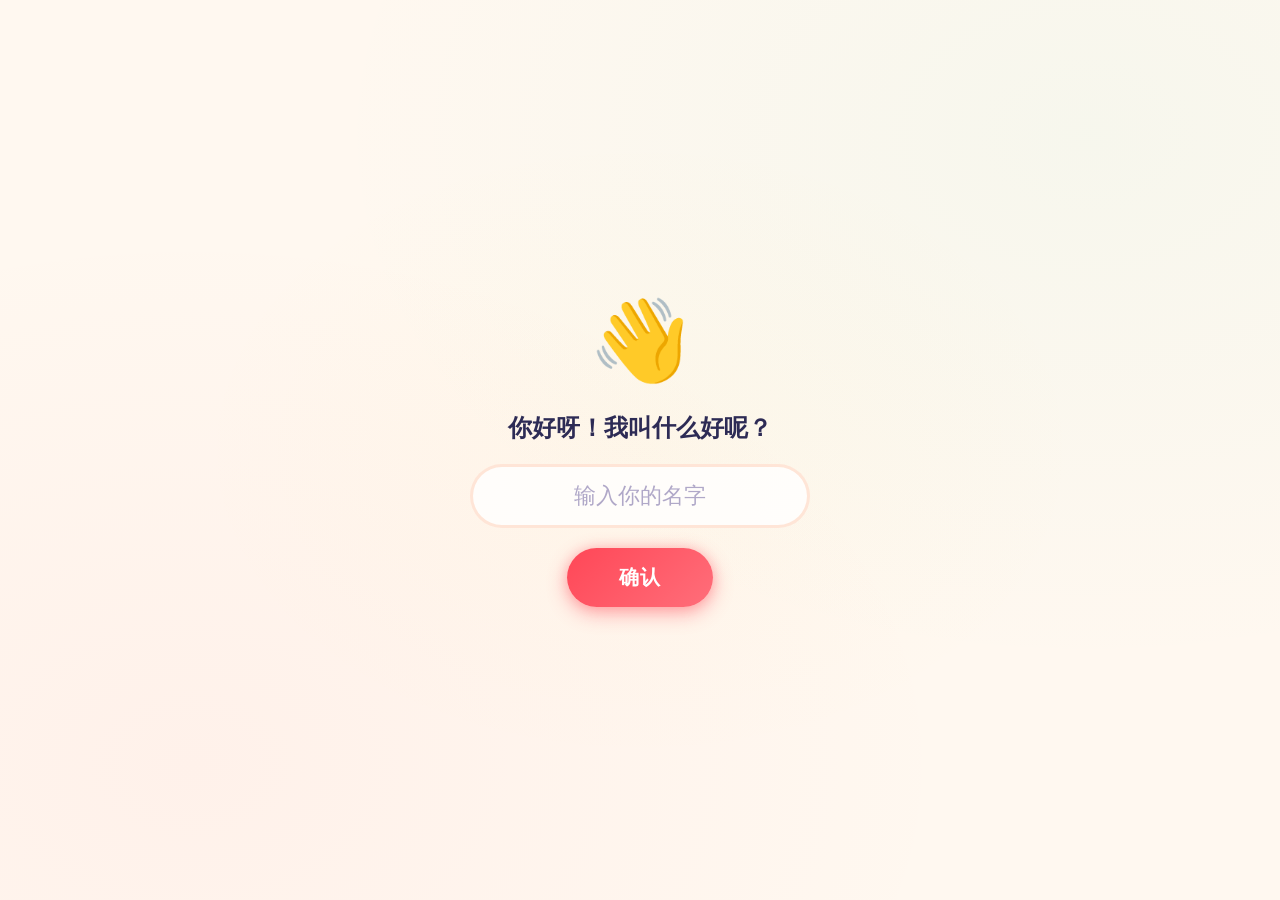
==== index.html @ c6749c19 "Update index.htmlfix: 恢复正确的 index.html，确保 words.js 和 app.js 正确加载" ====
<!DOCTYPE html>
<html lang="zh-CN">
<head>
    <meta charset="UTF-8">
    <meta name="viewport" content="width=device-width, initial-scale=1.0">
    <title>蛋小灵 - 趣味背单词</title>
    <link rel="stylesheet" href="style.css">
    <link rel="preconnect" href="https://fonts.googleapis.com">
    <!-- Google Analytics: 替换 GA_MEASUREMENT_ID 为你的 Tracking ID -->
    <script async src="https://www.googletagmanager.com/gtag/js?id=GA_MEASUREMENT_ID"></script>
    <script>
        window.dataLayer = window.dataLayer || [];
        function gtag(){dataLayer.push(arguments);}
        gtag('js', new Date());
        gtag('config', 'GA_MEASUREMENT_ID');
    </script>
    <!-- 百度统计: 替换 BAIDU_TONGJI_KEY 为你的统计 key -->
    <script>
    var _hmt = _hmt || [];
    (function() {
        var hm = document.createElement("script");
        hm.src = "https://hm.baidu.com/hm.js?cdf95d6381ad3400a655a505936c6459";
        var s = document.getElementsByTagName("script")[0];
        s.parentNode.insertBefore(hm, s);
    })();
    </script>
</head>
<body>
    <!-- 侧边栏导航 -->
    <nav class="sidebar" id="sidebar" role="navigation" aria-label="主导航">
        <div class="sidebar-top">
            <div class="sidebar-logo">🥚</div>
            <div class="sidebar-title">蛋小灵</div>
            <button class="sidebar-toggle" onclick="App.toggleSidebar()" aria-label="折叠侧边栏">◀</button>
        </div>
        <div class="sidebar-nav">
            <button class="nav-item active" data-screen="home-screen" onclick="App.showScreen('home-screen')">
                <span class="nav-icon">🏠</span>
                <span class="nav-label">首页</span>
            </button>
            <button class="nav-item" data-screen="learn-screen" onclick="App.startLearn()">
                <span class="nav-icon">📖</span>
                <span class="nav-label">学新词</span>
            </button>
            <button class="nav-item" data-screen="review-screen" onclick="App.startReview()">
                <span class="nav-icon">🔄</span>
                <span class="nav-label">复习</span>
            </button>
            <button class="nav-item" data-screen="spell-screen" onclick="App.startChallenge()">
                <span class="nav-icon">🏆</span>
                <span class="nav-label">挑战赛</span>
            </button>
            <button class="nav-item" data-screen="wordbook-screen" onclick="App.showScreen('wordbook-screen')">
                <span class="nav-icon">📚</span>
                <span class="nav-label">单词本</span>
            </button>
            <button class="nav-item" data-screen="stats-screen" onclick="App.showScreen('stats-screen')">
                <span class="nav-icon">📊</span>
                <span class="nav-label">统计</span>
            </button>
            <button class="nav-item" data-screen="profile-screen" onclick="App.showScreen('profile-screen')">
                <span class="nav-icon">👤</span>
                <span class="nav-label">我的</span>
            </button>
        </div>
        <div class="sidebar-bottom">
            <div class="sidebar-user" id="sidebar-user">
                <span class="sidebar-avatar" id="sidebar-avatar">🥚</span>
                <span class="sidebar-username" id="sidebar-username">未登录</span>
            </div>
        </div>
    </nav>

    <!-- 主内容区域 -->
    <main class="main-content">
        <!-- 启动画面 -->
        <div id="splash-screen" class="screen active">
            <div class="splash-content">
                <div class="splash-logo">🥚</div>
                <h1 class="splash-title">蛋小灵</h1>
                <p class="splash-subtitle">养一只精灵，背一串单词</p>
                <button class="btn-primary btn-glow" onclick="App.start()">开始冒险</button>
            </div>
        </div>

        <!-- 输入名字 -->
        <div id="name-screen" class="screen">
            <div class="screen-content">
                <div class="emoji-large">👋</div>
                <h2>你好呀！我叫什么好呢？</h2>
                <input type="text" id="user-name" placeholder="输入你的名字" maxlength="8" class="input-name">
                <button class="btn-primary" onclick="App.setName()">确认</button>
            </div>
        </div>

        <!-- 选择精灵蛋 -->
        <div id="egg-screen" class="screen">
            <div class="screen-content">
                <h2 id="egg-greeting">选一只精灵蛋吧！</h2>
                <p class="hint-text">它会陪你一起学单词哦</p>
                <div class="egg-choices">
                    <div class="egg-option" onclick="App.choosePet('fire')">
                        <div class="egg-display">🔥</div>
                        <span>火焰蛋</span>
                    </div>
                    <div class="egg-option" onclick="App.choosePet('water')">
                        <div class="egg-display">💧</div>
                        <span>水滴蛋</span>
                    </div>
                    <div class="egg-option" onclick="App.choosePet('leaf')">
                        <div class="egg-display">🌿</div>
                        <span>叶子蛋</span>
                    </div>
                </div>
            </div>
        </div>

        <!-- 选择教材 -->
        <div id="textbook-screen" class="screen">
            <div class="screen-content textbook-select">
                <div class="emoji-large">📚</div>
                <h2>选择你的教材</h2>
                <p class="hint-text">选择教材版本和年级</p>
                <!-- 版本切换 -->
                <div class="textbook-version-tabs" id="textbook-version-tabs"></div>
                <div class="textbook-grid" id="textbook-grid"></div>
            </div>
        </div>

        <!-- 主页面 -->
        <div id="home-screen" class="screen">
            <div class="home-top-bar">
                <div class="home-greeting">
                    <span id="home-user-name" class="user-name"></span>
                    <span id="home-streak" class="streak-badge">🔥 0天</span>
                    <span id="home-textbook-tag" class="textbook-badge">📖 教材</span>
                </div>
            </div>

            <div class="home-dashboard">
                <!-- 左侧：精灵展示 -->
                <div class="dash-pet-section">
                    <div class="pet-card">
                        <div class="pet-area">
                            <div id="pet-container" class="pet-container">
                                <div id="pet-emoji" class="pet-emoji">🥚</div>
                                <div id="pet-name-tag" class="pet-name-tag"></div>
                                <div id="pet-mood" class="pet-mood"></div>
                            </div>
                            <div class="pet-stats">
                                <div class="stat-bar">
                                    <span class="stat-label">经验值</span>
                                    <div class="stat-track">
                                        <div id="exp-bar" class="stat-fill exp-fill" style="width: 0%"></div>
                                    </div>
                                    <span id="exp-text" class="stat-text">Lv.1</span>
                                </div>
                                <div class="pet-energy-display">
                                    <span>⚡ 能量: </span>
                                    <span id="energy-count">0</span>
                                </div>
                            </div>
                            <div class="pet-interactions">
                                <button class="btn-interact" onclick="App.interactPet('feed')">
                                    <span class="interact-emoji">🍖</span>
                                    喂食
                                </button>
                                <button class="btn-interact" onclick="App.interactPet('pet')">
                                    <span class="interact-emoji">🤗</span>
                                    抚摸
                                </button>
                                <button class="btn-interact" onclick="App.interactPet('play')">
                                    <span class="interact-emoji">🎾</span>
                                    玩耍
                                </button>
                            </div>
                            <div id="pet-reaction-text" class="pet-reaction-text"></div>
                        </div>
                    </div>

                    <!-- 今日推荐单词 -->
                    <div class="daily-word-card">
                        <div class="daily-word-header">📅 今日推荐单词</div>
                        <div class="daily-word-body">
                            <span id="daily-word-emoji" class="daily-word-emoji"></span>
                            <div class="daily-word-info">
                                <div id="daily-word-en" class="daily-word-en"></div>
                                <div id="daily-word-cn" class="daily-word-cn"></div>
                                <span id="daily-word-status" class="daily-word-status"></span>
                            </div>
                            <button id="btn-daily-speak" class="btn-daily-speak" onclick="App.speakDailyWord()">🔊</button>
                        </div>
                    </div>

                    <!-- 今日目标 -->
                    <div class="daily-goal">
                        <h3>📅 今日目标</h3>
                        <div class="goal-progress">
                            <div class="goal-track">
                                <div id="goal-fill" class="goal-fill" style="width: 0%"></div>
                            </div>
                            <span id="goal-text">0/10 词</span>
                        </div>
                    </div>
                </div>

                <!-- 右侧：功能按钮区 -->
                <div class="dash-actions-section">
                    <div class="home-actions">
                        <button class="btn-action btn-learn" onclick="App.startLearn()">
                            <span class="btn-emoji">📖</span>
                            <span class="btn-label">学新词</span>
                            <span class="btn-count" id="new-word-count">0个新词</span>
                        </button>
                        <button class="btn-action btn-review" onclick="App.startReview()">
                            <span class="btn-emoji">🔄</span>
                            <span class="btn-label">复习</span>
                            <span class="btn-count" id="review-count">0个待复习</span>
                        </button>
                        <button class="btn-action btn-challenge" onclick="App.startChallenge()">
                            <span class="btn-emoji">🏆</span>
                            <span class="btn-label">挑战赛</span>
                            <span class="btn-count">限时闯关</span>
                        </button>
                        <button class="btn-action btn-book" onclick="App.showScreen('wordbook-screen')">
                            <span class="btn-emoji">📚</span>
                            <span class="btn-label">单词本</span>
                            <span class="btn-count" id="total-words">已学0词</span>
                        </button>
                    </div>

                    <!-- 快速统计卡片 -->
                    <div class="quick-stats">
                        <div class="qs-card">
                            <div class="qs-value" id="qs-learned">0</div>
                            <div class="qs-label">已学单词</div>
                        </div>
                        <div class="qs-card">
                            <div class="qs-value" id="qs-mastered">0</div>
                            <div class="qs-label">已掌握</div>
                        </div>
                        <div class="qs-card">
                            <div class="qs-value" id="qs-streak">0</div>
                            <div class="qs-label">连续天数</div>
                        </div>
                        <div class="qs-card">
                            <div class="qs-value" id="qs-accuracy">0%</div>
                            <div class="qs-label">正确率</div>
                        </div>
                    </div>

                    <!-- 最近成就 -->
                    <div class="recent-achievements">
                        <h3>🏅 最近成就</h3>
                        <div id="achievement-list" class="achievement-list">
                            <div class="achievement-empty">继续学习解锁成就吧~</div>
                        </div>
                        <button class="btn-all-achievements" onclick="App.showScreen('stats-screen')">查看全部成就 →</button>
                    </div>
                </div>
            </div>
        </div>
        <div id="learn-screen" class="screen">
            <div class="screen-header">
                <button class="btn-back" onclick="App.showScreen('home-screen')">← 返回首页</button>
                <div class="screen-title">📖 学习新词</div>
                <div class="progress-dots" id="learn-progress"></div>
            </div>
            <div class="learn-layout">
                <div id="learn-card" class="learn-card">
                    <div id="learn-emoji" class="learn-emoji"></div>
                    <div class="word-display">
                        <div id="learn-word" class="word-main"></div>
                        <div id="learn-phonetic" class="word-phonetic"></div>
                        <button class="btn-speak" onclick="App.speakWord()">🔊</button>
                    </div>
                    <div id="learn-meaning" class="word-meaning hidden"></div>
                    <div id="learn-example" class="word-example hidden"></div>
                </div>
                <div class="learn-actions">
                    <button id="btn-show-answer" class="btn-primary btn-lg" onclick="App.showAnswer()">显示释义</button>
                    <div id="rate-buttons" class="rate-buttons hidden">
                        <button class="btn-rate btn-hard" onclick="App.rateWord(1)">😰 不熟</button>
                        <button class="btn-rate btn-ok" onclick="App.rateWord(3)">🤔 一般</button>
                        <button class="btn-rate btn-easy" onclick="App.rateWord(5)">😊 简单</button>
                    </div>
                </div>
            </div>
        </div>

        <!-- 复习页面 -->
        <div id="review-screen" class="screen">
            <div class="screen-header">
                <button class="btn-back" onclick="App.showScreen('home-screen')">← 返回首页</button>
                <div class="screen-title">🔄 复习测试</div>
                <span id="review-counter" class="review-counter">1/10</span>
            </div>
            <div class="review-layout">
                <div id="review-card" class="review-card">
                    <div id="review-emoji" class="review-emoji"></div>
                    <div id="review-question" class="review-question"></div>
                    <div id="review-options" class="review-options"></div>
                </div>
                <div id="review-feedback" class="review-feedback hidden">
                    <div id="feedback-icon" class="feedback-icon"></div>
                    <div id="feedback-text" class="feedback-text"></div>
                    <button class="btn-primary btn-lg" onclick="App.nextReview()">下一题</button>
                </div>
            </div>
        </div>

        <!-- 拼写挑战 -->
        <div id="spell-screen" class="screen">
            <div class="screen-header">
                <button class="btn-back" onclick="App.showScreen('home-screen')">← 返回首页</button>
                <div class="screen-title">🏆 拼写挑战</div>
                <div class="timer" id="challenge-timer">⏱ 60s</div>
            </div>
            <div class="spell-layout">
                <div class="spell-area">
                    <div id="spell-meaning" class="spell-hint"></div>
                    <div id="spell-inputs" class="spell-inputs"></div>
                    <div id="spell-feedback" class="spell-feedback hidden"></div>
                </div>
                <div class="spell-keyboard">
                    <div id="keyboard-keys" class="keyboard-keys"></div>
                </div>
            </div>
        </div>

        <!-- 单词本 -->
        <div id="wordbook-screen" class="screen">
            <div class="screen-header">
                <button class="btn-back" onclick="App.showScreen('home-screen')">← 返回首页</button>
                <div class="screen-title">📚 我的单词本</div>
            </div>
            <div class="unit-tabs" id="unit-tabs">
                <button class="tab active" data-unit="all" onclick="App.filterByUnit('all')">全部单元</button>
            </div>
            <div class="filter-tabs">
                <button class="tab active" onclick="App.filterWords('all')">全部</button>
                <button class="tab" onclick="App.filterWords('mastered')">已掌握</button>
                <button class="tab" onclick="App.filterWords('learning')">学习中</button>
                <button class="tab" onclick="App.filterWords('new')">未学习</button>
            </div>
            <div class="wordbook-search">
                <input type="text" id="wordbook-search-input" placeholder="搜索单词..." aria-label="搜索单词" oninput="App.searchWords(this.value)">
            </div>
            <div id="wordbook-list" class="wordbook-list"></div>
        </div>

        <!-- 统计页面 -->
        <div id="stats-screen" class="screen">
            <div class="screen-header">
                <button class="btn-back" onclick="App.showScreen('home-screen')">← 返回首页</button>
                <div class="screen-title">📊 学习统计</div>
            </div>
            <div class="stats-grid">
                <div class="stat-card">
                    <div class="stat-number" id="stat-total">0</div>
                    <div class="stat-desc">已学单词</div>
                </div>
                <div class="stat-card">
                    <div class="stat-number" id="stat-mastered">0</div>
                    <div class="stat-desc">已掌握</div>
                </div>
                <div class="stat-card">
                    <div class="stat-number" id="stat-streak">0</div>
                    <div class="stat-desc">连续天数</div>
                </div>
                <div class="stat-card">
                    <div class="stat-number" id="stat-accuracy">0%</div>
                    <div class="stat-desc">正确率</div>
                </div>
            </div>
            <div class="visit-stats-section">
                <h3>📈 访问统计</h3>
                <div class="visit-stats-grid">
                    <div class="visit-stat-card">
                        <div class="visit-stat-number" id="stat-total-visits">0</div>
                        <div class="visit-stat-desc">累计访问</div>
                    </div>
                    <div class="visit-stat-card">
                        <div class="visit-stat-number" id="stat-visit-days">0</div>
                        <div class="visit-stat-desc">活跃天数</div>
                    </div>
                </div>
                <div class="visit-chart-container">
                    <div class="chart-title">近14天访问量</div>
                    <div id="visit-chart" class="weekly-chart"></div>
                </div>
            </div>
            <div class="stats-chart">
                <h3>近7天学习量</h3>
                <div id="weekly-chart" class="weekly-chart"></div>
            </div>
            <div class="stats-detail">
                <h3>成就墙</h3>
                <div id="achievements" class="achievements"></div>
            </div>
        </div>

        <!-- 个人页面 -->
        <div id="profile-screen" class="screen">
            <div class="screen-header">
                <button class="btn-back" onclick="App.showScreen('home-screen')">← 返回首页</button>
                <div class="screen-title">👤 我的资料</div>
            </div>
            <div class="profile-layout">
                <div class="profile-info">
                    <div class="profile-avatar" id="profile-avatar">🥚</div>
                    <div class="profile-name" id="profile-name"></div>
                    <div class="profile-level" id="profile-level">Lv.1</div>
                </div>
                <div class="profile-settings">
                    <div id="textbook-progress" class="textbook-progress-info">当前教材信息</div>
                    <div class="profile-textbook">
                        <h3>选择教材</h3>
                        <div class="textbook-version-tabs" id="profile-version-tabs"></div>
                        <div class="textbook-select-grid" id="profile-textbook-grid"></div>
                    </div>
                    <div class="profile-actions">
                        <button class="btn-secondary" onclick="App.resetData()">🔄 重置进度</button>
                    </div>
                </div>
            </div>
        </div>

        <!-- 完成庆祝 -->
        <div id="celebration-screen" class="screen">
            <div class="screen-content celebration">
                <div id="celebrate-emoji" class="celebrate-emoji">🎉</div>
                <h2 id="celebrate-title">太棒了！</h2>
                <div id="celebrate-details" class="celebrate-details"></div>
                <div id="pet-reaction" class="pet-reaction"></div>
                <button class="btn-primary btn-glow btn-lg" onclick="App.showScreen('home-screen')">回到首页</button>
            </div>
        </div>
    </main>

    <!-- Toast 通知容器 -->
    <div id="toast-container" class="toast-container"></div>

    <!-- Modal 认框 -->
    <div id="modal-overlay" class="modal-overlay">
        <div class="modal-content">
            <div id="modal-title" class="modal-title"></div>
            <div id="modal-message" class="modal-message"></div>
            <div class="modal-actions">
                <button id="modal-cancel" class="btn-secondary">取消</button>
                <button id="modal-confirm" class="btn-primary">确认</button>
            </div>
        </div>
    </div>

    <script src="words.js"></script>
    <script src="app.js"></script>
</body>
</html>
---- style.css ----
/* ===== 蛋小灵 V5 — 游戏化炫酷设计 ===== */
:root {
    /* 主色调 */
    --bg: #FFF8F0;
    --bg-card: rgba(255, 255, 255, 0.78);
    --bg-warm: #FFF1E6;
    --bg-glass: rgba(255, 255, 255, 0.55);
    --primary: #FF4757;
    --primary-light: #FFE8EC;
    --primary-dark: #E83040;
    --primary-glow: rgba(255, 71, 87, 0.45);
    --secondary: #2ED8A3;
    --secondary-light: #E0FFF5;
    --secondary-dark: #1EB883;
    --secondary-glow: rgba(46, 216, 163, 0.45);
    --accent: #FFD32A;
    --accent-light: #FFF8DC;
    --accent-dark: #F0B800;
    --accent-glow: rgba(255, 211, 42, 0.45);
    --purple: #B388FF;
    --purple-light: #F0EAFF;
    --purple-glow: rgba(179, 136, 255, 0.45);
    --blue: #60A5FA;
    --blue-light: #EBF5FF;
    --blue-glow: rgba(96, 165, 250, 0.4);
    --pink: #FF6B9D;
    --pink-light: #FFF0F6;
    --orange: #FB923C;
    --orange-light: #FFF4E6;
    --text: #2D2B55;
    --text-light: #7B6FA0;
    --text-lighter: #B0A8C8;
    --success: #00E676;
    --success-light: #E8F9ED;
    --warning: #FFA94D;
    --warning-light: #FFF4E6;
    --danger: #FF4757;
    --danger-light: #FFE8EC;
    --border: rgba(255, 200, 170, 0.45);
    --glass-border: rgba(255, 255, 255, 0.45);
    --glass-blur: 18px;
    --shadow-sm: 0 2px 8px rgba(45, 43, 85, 0.06);
    --shadow: 0 4px 16px rgba(45, 43, 85, 0.08);
    --shadow-md: 0 8px 28px rgba(45, 43, 85, 0.10);
    --shadow-lg: 0 12px 44px rgba(45, 43, 85, 0.14);
    --shadow-glow: 0 0 24px var(--primary-glow);
    --radius-xs: 10px;
    --radius-sm: 16px;
    --radius: 24px;
    --radius-lg: 32px;
    --radius-full: 50px;
    --sidebar-width: 200px;
    --sidebar-collapsed-w: 64px;
    --font: -apple-system, BlinkMacSystemFont, 'Segoe UI', Roboto, sans-serif;
    --transition: all 0.3s cubic-bezier(0.34, 1.56, 0.64, 1);
    --transition-fast: all 0.18s ease;
    --z-base: 1;
    --z-card: 10;
    --z-sticky: 50;
    --z-sidebar: 100;
    --z-overlay: 200;
    --z-modal: 300;
    --z-toast: 400;
}

* { margin: 0; padding: 0; box-sizing: border-box; }
html, body {
    font-family: var(--font);
    background: var(--bg);
    color: var(--text);
    height: 100%;
    overflow: hidden;
    -webkit-font-smoothing: antialiased;
}

/* ===== 动画库 ===== */
@keyframes bounceIn { 0% { opacity:0; transform:scale(.92) translateY(12px); } 100% { opacity:1; transform:scale(1) translateY(0); } }
@keyframes bounce { 0%,100% { transform:translateY(0); } 50% { transform:translateY(-14px); } }
@keyframes pulse { 0%,100% { transform:scale(1); } 50% { transform:scale(1.06); } }
@keyframes shake { 0%,100% { transform:translateX(0); } 25% { transform:translateX(-6px); } 75% { transform:translateX(6px); } }
@keyframes glow { 0%,100% { box-shadow:0 0 8px var(--primary-glow); } 50% { box-shadow:0 0 28px var(--primary-glow); } }
@keyframes float { 0%,100% { transform:translateY(0) rotate(0deg); } 50% { transform:translateY(-10px) rotate(2deg); } }
@keyframes spin { from { transform:rotate(0deg); } to { transform:rotate(360deg); } }
@keyframes popIn { 0% { transform:scale(0); } 70% { transform:scale(1.12); } 100% { transform:scale(1); } }
@keyframes hatch { 0% { transform:scale(1); } 30% { transform:scale(1.25) rotate(-8deg); } 60% { transform:scale(.9) rotate(8deg); } 100% { transform:scale(1) rotate(0); } }
@keyframes wobble { 0%,100% { transform:rotate(0); } 15% { transform:rotate(5deg); } 30% { transform:rotate(-5deg); } 45% { transform:rotate(3deg); } 60% { transform:rotate(-3deg); } 75% { transform:rotate(1deg); } }
@keyframes sparkle { 0%,100% { opacity:1; transform:scale(1); } 50% { opacity:.6; transform:scale(1.2); } }
@keyframes shimmer { 0% { background-position:-200% 0; } 100% { background-position:200% 0; } }
@keyframes slideInRight { 0% { opacity:0; transform:translateX(40px); } 100% { opacity:1; transform:translateX(0); } }
@keyframes slideInLeft { 0% { opacity:0; transform:translateX(-40px); } 100% { opacity:1; transform:translateX(0); } }
@keyframes fadeIn { 0% { opacity:0; } 100% { opacity:1; } }
@keyframes neonPulse { 0%,100% { box-shadow:0 0 8px var(--primary-glow), 0 0 20px rgba(255,71,87,.15); } 50% { box-shadow:0 0 16px var(--primary-glow), 0 0 40px rgba(255,71,87,.25); } }
@keyframes floatSlow { 0%,100% { transform:translate(0,0); } 33% { transform:translate(10px,-15px); } 66% { transform:translate(-8px,8px); } }
@keyframes countPop { 0% { transform:scale(1); } 50% { transform:scale(1.3); } 100% { transform:scale(1); } }
@keyframes glowPulse { 0%,100% { filter:brightness(1); } 50% { filter:brightness(1.15); } }
@keyframes gradientShift { 0% { background-position:0% 50%; } 50% { background-position:100% 50%; } 100% { background-position:0% 50%; } }

/* ===== 侧边栏 ===== */
.sidebar {
    position: fixed; left: 0; top: 0; bottom: 0;
    width: var(--sidebar-width);
    background: linear-gradient(180deg, rgba(255,255,255,0.92), rgba(255,245,240,0.92));
    backdrop-filter: blur(var(--glass-blur));
    -webkit-backdrop-filter: blur(var(--glass-blur));
    border-right: 2px solid var(--border);
    display: flex; flex-direction: column;
    z-index: var(--z-sidebar);
    transition: width 0.35s cubic-bezier(0.4, 0, 0.2, 1);
}
.sidebar-top {
    padding: 14px 16px;
    border-bottom: 2px dashed var(--border);
    text-align: center;
    position: relative;
}
.sidebar-logo { font-size: 42px; animation: wobble 3s ease-in-out infinite; }
.sidebar-title {
    font-size: 20px; font-weight: 800; color: var(--primary);
    letter-spacing: 2px;
    text-shadow: 0 0 12px var(--primary-glow);
}
.sidebar-toggle {
    position: absolute; top: 14px; right: 10px;
    background: var(--primary-light); border: none;
    width: 26px; height: 26px; border-radius: 50%;
    cursor: pointer; font-size: 12px; color: var(--primary);
    transition: var(--transition-fast);
    display: flex; align-items: center; justify-content: center;
}
.sidebar-toggle:hover { background: var(--primary); color: #fff; transform: scale(1.1); }
.sidebar-nav { flex: 1; padding: 10px 8px; display: flex; flex-direction: column; gap: 4px; }
.nav-item {
    display: flex; align-items: center; gap: 10px;
    padding: 12px 14px; border: none; background: none;
    border-radius: var(--radius-sm); cursor: pointer;
    transition: var(--transition); font-size: 16px; font-weight: 600;
    color: var(--text-light); width: 100%; text-align: left;
    position: relative; overflow: hidden;
}
.nav-item::before {
    content: ''; position: absolute; left: 0; top: 0; bottom: 0; width: 3px;
    background: transparent; border-radius: 0 3px 3px 0; transition: var(--transition-fast);
}
.nav-item:hover { background: var(--primary-light); color: var(--primary); transform: scale(1.02); }
.nav-item.active {
    background: linear-gradient(135deg, var(--primary), #FF6E7A);
    color: #fff; font-weight: 700;
    box-shadow: var(--shadow), 0 0 16px var(--primary-glow);
    transform: scale(1.03);
}
.nav-item.active::before { background: #fff; }
.nav-icon { font-size: 24px; width: 32px; text-align: center; flex-shrink: 0; }
.nav-label { white-space: nowrap; transition: opacity 0.2s; }
.sidebar-bottom { padding: 12px; border-top: 2px dashed var(--border); }
.sidebar-user {
    display: flex; align-items: center; gap: 10px;
    padding: 10px 14px;
    background: linear-gradient(135deg, rgba(255,245,240,0.8), rgba(255,232,214,0.8));
    border-radius: var(--radius-sm); border: 2px solid var(--border);
}
.sidebar-avatar { font-size: 28px; }
.sidebar-username {
    font-size: 14px; font-weight: 700; color: var(--text);
    overflow: hidden; text-overflow: ellipsis; white-space: nowrap;
}

/* 侧边栏折叠 */
body.sidebar-collapsed .sidebar { width: var(--sidebar-collapsed-w); }
body.sidebar-collapsed .sidebar-title,
body.sidebar-collapsed .nav-label,
body.sidebar-collapsed .sidebar-username { display: none; }
body.sidebar-collapsed .sidebar-top { padding: 14px 8px; }
body.sidebar-collapsed .nav-item { justify-content: center; padding: 12px 8px; }
body.sidebar-collapsed .nav-icon { width: auto; }
body.sidebar-collapsed .sidebar-user { justify-content: center; padding: 10px 8px; }
body.sidebar-collapsed .main-content { margin-left: var(--sidebar-collapsed-w); }
body.sidebar-collapsed .sidebar-toggle { transform: rotate(180deg); }

/* ===== 主内容区域 ===== */
.main-content {
    margin-left: var(--sidebar-width);
    height: 100vh; overflow-y: auto; overflow-x: hidden;
    background: var(--bg);
    background-image:
        radial-gradient(ellipse at 15% 85%, rgba(255,71,87,0.04) 0%, transparent 50%),
        radial-gradient(ellipse at 85% 15%, rgba(46,216,163,0.04) 0%, transparent 50%),
        radial-gradient(ellipse at 50% 50%, rgba(255,211,42,0.03) 0%, transparent 50%);
    transition: margin-left 0.35s cubic-bezier(0.4, 0, 0.2, 1);
}

/* ===== 屏幕切换 ===== */
.screen {
    display: none; flex-direction: column; min-height: 100vh;
    animation: bounceIn 0.4s cubic-bezier(0.34, 1.56, 0.64, 1);
}
.screen.active { display: flex; }
.screen-exit { opacity: 0; transform: translateX(-20px); transition: all 0.2s ease; }
.screen-enter { animation: slideInRight 0.35s cubic-bezier(0.34, 1.56, 0.64, 1); }

/* ===== 启动画面 ===== */
.splash-content {
    display: flex; flex-direction: column; align-items: center; justify-content: center;
    height: 100vh; position: relative; overflow: hidden;
    background: linear-gradient(135deg, #FF4757 0%, #FFD32A 30%, #2ED8A3 60%, #B388FF 100%);
    background-size: 300% 300%;
    animation: gradientShift 8s ease infinite;
}
.splash-content::before {
    content: ''; position: absolute; width: 320px; height: 320px;
    border-radius: 50%; background: rgba(255,255,255,0.1);
    top: -60px; right: -90px; animation: floatSlow 6s ease-in-out infinite;
}
.splash-content::after {
    content: ''; position: absolute; width: 220px; height: 220px;
    border-radius: 50%; background: rgba(255,255,255,0.08);
    bottom: -40px; left: -70px; animation: floatSlow 8s ease-in-out infinite reverse;
}
.splash-logo {
    font-size: 120px; animation: wobble 2s ease-in-out infinite;
    margin-bottom: 20px; filter: drop-shadow(0 8px 24px rgba(0,0,0,0.15));
    position: relative; z-index: 1;
}
.splash-title {
    font-size: 56px; color: #fff; text-shadow: 3px 3px 0 rgba(0,0,0,0.1);
    margin-bottom: 12px; font-weight: 800; letter-spacing: 4px;
    position: relative; z-index: 1;
}
.splash-subtitle {
    color: rgba(255,255,255,0.95); font-size: 22px;
    margin-bottom: 50px; font-weight: 600;
    position: relative; z-index: 1;
}

/* ===== 通用按钮 ===== */
.btn-primary {
    background: linear-gradient(135deg, var(--primary), #FF6E7A);
    color: #fff; border: none;
    padding: 16px 52px; border-radius: var(--radius-full);
    font-size: 20px; font-weight: 700; cursor: pointer;
    transition: var(--transition);
    box-shadow: 0 6px 20px var(--primary-glow), 0 0 12px rgba(255,71,87,0.2);
    position: relative; z-index: 1; letter-spacing: 1px;
}
.btn-primary:hover { transform: translateY(-3px) scale(1.04); box-shadow: 0 8px 28px var(--primary-glow), 0 0 24px rgba(255,71,87,0.3); }
.btn-primary:active { transform: translateY(0) scale(0.97); }
.btn-glow { animation: glow 2s ease-in-out infinite; }
.btn-lg { padding: 18px 60px; font-size: 22px; }

.btn-secondary {
    background: var(--bg-card); color: var(--text);
    border: 2px solid var(--border);
    padding: 14px 36px; border-radius: var(--radius-full);
    font-size: 17px; font-weight: 600; cursor: pointer;
    transition: var(--transition);
}
.btn-secondary:hover { border-color: var(--primary); color: var(--primary); transform: scale(1.03); }

.btn-back {
    background: var(--primary-light); border: none;
    color: var(--primary); font-size: 16px; font-weight: 600;
    cursor: pointer; padding: 10px 18px; border-radius: var(--radius-xs);
    transition: var(--transition);
}
.btn-back:hover { background: var(--primary); color: #fff; transform: scale(1.05); }

.btn-icon {
    background: none; border: none; font-size: 28px;
    cursor: pointer; padding: 10px; border-radius: 50%;
    transition: var(--transition);
}
.btn-icon:hover { background: var(--primary-light); transform: scale(1.1); }

/* ===== 屏幕通用 ===== */
.screen-content {
    display: flex; flex-direction: column; align-items: center; justify-content: center;
    height: 100vh; padding: 40px; text-align: center;
}
.screen-header {
    display: flex; align-items: center; justify-content: space-between;
    padding: 16px 28px;
    background: linear-gradient(135deg, rgba(255,255,255,0.9), rgba(255,248,240,0.9));
    backdrop-filter: blur(12px); -webkit-backdrop-filter: blur(12px);
    border-bottom: 2px solid var(--border);
    position: sticky; top: 0; z-index: var(--z-sticky);
}
.screen-title { font-size: 22px; font-weight: 800; color: var(--text); }
.emoji-large { font-size: 80px; margin-bottom: 24px; animation: wobble 2s ease-in-out infinite; }
.hint-text { color: var(--text-light); margin-top: 10px; font-size: 17px; font-weight: 500; }

/* ===== 输入框 ===== */
.input-name {
    width: 340px; padding: 16px 28px;
    border: 3px solid var(--border); border-radius: var(--radius-full);
    font-size: 22px; text-align: center; outline: none;
    margin: 20px 0; transition: var(--transition);
    background: var(--bg-card); color: var(--text);
}
.input-name:focus { border-color: var(--primary); box-shadow: 0 0 0 6px rgba(255,71,87,0.12), 0 0 20px var(--primary-glow); transform: scale(1.02); }
.input-name::placeholder { color: var(--text-lighter); }

/* ===== 精灵蛋选择 ===== */
.egg-choices { display: flex; gap: 28px; margin-top: 30px; flex-wrap: wrap; justify-content: center; }
.egg-option {
    display: flex; flex-direction: column; align-items: center;
    padding: 32px 28px; border-radius: var(--radius-lg);
    background: var(--bg-card); border: 3px dashed var(--border);
    cursor: pointer; transition: var(--transition); min-width: 130px;
    backdrop-filter: blur(8px); -webkit-backdrop-filter: blur(8px);
}
.egg-option:hover {
    transform: translateY(-6px) scale(1.05);
    box-shadow: var(--shadow-lg), 0 0 24px var(--primary-glow);
    border-color: var(--primary); background: var(--primary-light);
}
.egg-option .egg-display { font-size: 64px; animation: float 2.5s ease-in-out infinite; }
.egg-option span { margin-top: 12px; font-size: 17px; color: var(--text); font-weight: 700; }

/* ===== 首页仪表盘 ===== */
.home-top-bar {
    padding: 20px 28px;
    background: linear-gradient(135deg, rgba(255,255,255,0.85), rgba(255,245,240,0.85));
    backdrop-filter: blur(12px); -webkit-backdrop-filter: blur(12px);
    border-bottom: 2px solid var(--border);
}
.home-greeting { display: flex; align-items: center; gap: 14px; flex-wrap: wrap; }
.user-name { font-weight: 800; font-size: 24px; color: var(--text); }
.streak-badge {
    background: linear-gradient(135deg, var(--accent), #FFE066);
    color: #8B6914; padding: 6px 18px; border-radius: var(--radius-full);
    font-size: 15px; font-weight: 700;
    box-shadow: 0 2px 12px var(--accent-glow);
    animation: sparkle 2s ease-in-out infinite;
}
.textbook-badge {
    background: linear-gradient(135deg, var(--purple-light), #E8DFFF);
    color: var(--purple); padding: 6px 16px; border-radius: var(--radius-full);
    font-size: 13px; font-weight: 700; border: 2px solid rgba(179,136,255,0.3);
}
.home-dashboard {
    display: grid; grid-template-columns: 1fr 1.5fr;
    gap: 24px; padding: 24px 28px; flex: 1; align-items: start;
}

/* ===== 精灵卡片 ===== */
.dash-pet-section { display: flex; flex-direction: column; gap: 18px; }
.pet-card {
    background: var(--bg-card); border-radius: var(--radius-lg);
    box-shadow: var(--shadow); overflow: hidden;
    border: 2px solid var(--border);
    backdrop-filter: blur(var(--glass-blur)); -webkit-backdrop-filter: blur(var(--glass-blur));
}
.pet-area {
    background: linear-gradient(180deg, #E8FFF9 0%, #F0FDF9 100%);
    padding: 32px 24px; text-align: center; position: relative;
}
.pet-area::before { content: '\2728'; position: absolute; top: 12px; left: 16px; font-size: 18px; animation: sparkle 1.5s ease-in-out infinite; }
.pet-area::after { content: '\2B50'; position: absolute; top: 16px; right: 20px; font-size: 14px; animation: sparkle 2s ease-in-out infinite 0.5s; }
.pet-container { position: relative; display: inline-block; margin: 10px 0 15px; }
.pet-emoji {
    font-size: 96px; display: block;
    animation: wobble 4s ease-in-out infinite;
    filter: drop-shadow(0 6px 12px rgba(0,0,0,0.1)) drop-shadow(0 0 20px rgba(46,216,163,0.2));
}
.pet-name-tag {
    background: linear-gradient(135deg, rgba(255,255,255,0.9), rgba(255,245,240,0.9));
    display: inline-block; padding: 5px 18px; border-radius: var(--radius-full);
    font-size: 15px; color: var(--text); font-weight: 700; margin-top: 8px;
    box-shadow: 0 2px 8px rgba(255,71,87,0.08); border: 2px solid var(--border);
}
.pet-mood { font-size: 16px; color: var(--text-light); margin-top: 6px; font-weight: 600; }
.pet-stats { max-width: 320px; margin: 0 auto; padding: 0 24px 24px; }
.stat-bar { display: flex; align-items: center; gap: 10px; margin-bottom: 10px; }
.stat-label { font-size: 14px; color: var(--text-light); min-width: 55px; font-weight: 600; }
.stat-track {
    flex: 1; height: 14px; background: rgba(240,232,228,0.6);
    border-radius: 7px; overflow: hidden; border: 2px solid rgba(255,224,208,0.5);
}
.stat-fill { height: 100%; border-radius: 7px; transition: width 0.6s cubic-bezier(0.34, 1.56, 0.64, 1); position: relative; }
.exp-fill {
    background: linear-gradient(90deg, var(--secondary), #6EE7DE);
    box-shadow: 0 0 8px var(--secondary-glow);
}
.stat-text { font-size: 14px; color: var(--secondary); font-weight: 800; min-width: 40px; }
.pet-energy-display { font-size: 16px; color: var(--warning); font-weight: 700; }

/* 今日目标 */
.daily-goal {
    padding: 20px 24px; background: var(--bg-card);
    border-radius: var(--radius-lg); box-shadow: var(--shadow);
    border: 2px solid var(--border);
    backdrop-filter: blur(10px); -webkit-backdrop-filter: blur(10px);
}
.daily-goal h3 { font-size: 17px; margin-bottom: 14px; font-weight: 700; }
.goal-progress { display: flex; align-items: center; gap: 14px; }
.goal-track {
    flex: 1; height: 16px; background: rgba(240,232,228,0.6);
    border-radius: 8px; overflow: hidden; border: 2px solid rgba(255,224,208,0.5);
}
.goal-fill {
    height: 100%;
    background: linear-gradient(90deg, var(--primary), #FF8E8E, var(--accent));
    background-size: 200% 100%; animation: shimmer 3s ease-in-out infinite;
    border-radius: 8px; transition: width 0.6s cubic-bezier(0.34, 1.56, 0.64, 1);
    box-shadow: 0 0 10px var(--primary-glow);
}
#goal-text { font-size: 15px; color: var(--text-light); white-space: nowrap; font-weight: 700; }

/* ===== 右侧操作区 ===== */
.dash-actions-section { display: flex; flex-direction: column; gap: 20px; }
.home-actions { display: grid; grid-template-columns: 1fr 1fr; gap: 18px; }
.btn-action {
    display: flex; flex-direction: column; align-items: center;
    padding: 30px 20px; border-radius: var(--radius-lg);
    border: none; cursor: pointer; transition: var(--transition);
    box-shadow: var(--shadow); position: relative; overflow: hidden;
}
.btn-action:hover { transform: translateY(-5px) scale(1.04); box-shadow: var(--shadow-lg); }
.btn-action:active { transform: translateY(0) scale(0.97); }
.btn-action::after {
    content: ''; position: absolute; top: -50%; left: -50%; width: 200%; height: 200%;
    background: linear-gradient(45deg, transparent 40%, rgba(255,255,255,0.2) 50%, transparent 60%);
    transition: transform 0.5s;
}
.btn-action:hover::after { transform: translateX(30%); }
.btn-learn { background: linear-gradient(135deg, #FF4757, #FF6E7A); color: #fff; border: 2px solid rgba(255,255,255,0.3); box-shadow: var(--shadow), 0 0 16px var(--primary-glow); }
.btn-review { background: linear-gradient(135deg, #2ED8A3, #5EECC0); color: #fff; border: 2px solid rgba(255,255,255,0.3); box-shadow: var(--shadow), 0 0 16px var(--secondary-glow); }
.btn-challenge { background: linear-gradient(135deg, #FFD32A, #FFE566); color: #6B4E00; border: 2px solid rgba(255,255,255,0.3); box-shadow: var(--shadow), 0 0 16px var(--accent-glow); }
.btn-book { background: linear-gradient(135deg, #B388FF, #CBAEFF); color: #fff; border: 2px solid rgba(255,255,255,0.3); box-shadow: var(--shadow), 0 0 16px var(--purple-glow); }
.btn-action:hover.btn-learn { box-shadow: var(--shadow-lg), 0 0 32px var(--primary-glow); }
.btn-action:hover.btn-review { box-shadow: var(--shadow-lg), 0 0 32px var(--secondary-glow); }
.btn-action:hover.btn-challenge { box-shadow: var(--shadow-lg), 0 0 32px var(--accent-glow); }
.btn-action:hover.btn-book { box-shadow: var(--shadow-lg), 0 0 32px var(--purple-glow); }
.btn-emoji { font-size: 38px; margin-bottom: 8px; filter: drop-shadow(0 2px 6px rgba(0,0,0,0.15)); }
.btn-label { font-size: 19px; font-weight: 800; letter-spacing: 1px; }
.btn-count { font-size: 13px; opacity: 0.9; margin-top: 4px; font-weight: 600; }

/* ===== 快速统计 ===== */
.quick-stats { display: grid; grid-template-columns: repeat(4, 1fr); gap: 14px; }
.qs-card {
    background: var(--bg-card); padding: 20px 14px;
    border-radius: var(--radius-sm); text-align: center;
    box-shadow: var(--shadow-sm); transition: var(--transition);
    border: 2px solid var(--border);
    backdrop-filter: blur(8px); -webkit-backdrop-filter: blur(8px);
}
.qs-card:hover { transform: translateY(-3px) scale(1.03); box-shadow: var(--shadow); }
.qs-value {
    font-size: 30px; font-weight: 900;
    background: linear-gradient(135deg, var(--primary), var(--accent));
    -webkit-background-clip: text; -webkit-text-fill-color: transparent;
    background-clip: text;
}
.qs-label { font-size: 13px; color: var(--text-light); margin-top: 4px; font-weight: 600; }

/* ===== 今日推荐单词 ===== */
.daily-word-card {
    background: var(--bg-card); border-radius: var(--radius-lg);
    box-shadow: var(--shadow); border: 2px solid var(--border);
    padding: 22px 24px; position: relative; overflow: hidden;
    backdrop-filter: blur(10px); -webkit-backdrop-filter: blur(10px);
}
.daily-word-card::before { content: '\1F4D6'; position: absolute; top: -8px; right: 12px; font-size: 32px; opacity: 0.12; }
.daily-word-header { display: flex; align-items: center; gap: 8px; margin-bottom: 14px; font-size: 16px; font-weight: 700; color: var(--text-light); }
.daily-word-body { display: flex; align-items: center; gap: 16px; }
.daily-word-emoji { font-size: 42px; flex-shrink: 0; animation: float 3s ease-in-out infinite; }
.daily-word-info { flex: 1; min-width: 0; }
.daily-word-en { font-size: 26px; font-weight: 900; color: var(--text); letter-spacing: 1px; }
.daily-word-cn { font-size: 15px; color: var(--text-light); margin-top: 2px; font-weight: 600; }
.daily-word-status { font-size: 12px; padding: 3px 10px; border-radius: var(--radius-full); font-weight: 700; display: inline-block; margin-top: 4px; }
.daily-word-status.new-word { background: var(--accent-light); color: #B8860B; }
.daily-word-status.mastered-word { background: var(--success-light); color: #27AE60; }
.daily-word-status.learning-word { background: var(--secondary-light); color: #1A9E8F; }
.btn-daily-speak {
    background: linear-gradient(135deg, var(--primary-light), #FFD6D6);
    border: 2px solid rgba(255,200,170,0.5); font-size: 22px;
    width: 44px; height: 44px; border-radius: 50%;
    cursor: pointer; transition: var(--transition); flex-shrink: 0;
}
.btn-daily-speak:hover { background: linear-gradient(135deg, var(--primary), #FF6E7A); transform: scale(1.1); color: #fff; border-color: var(--primary); }

/* ===== 精灵互动 ===== */
.pet-interactions { display: flex; justify-content: center; gap: 16px; padding: 14px 0 8px; }
.btn-interact {
    display: flex; flex-direction: column; align-items: center; gap: 4px;
    background: none; border: 2px solid var(--border);
    border-radius: var(--radius-sm); padding: 10px 18px;
    cursor: pointer; transition: var(--transition);
    font-size: 12px; color: var(--text-light); font-weight: 700;
}
.btn-interact:hover { background: var(--primary-light); border-color: var(--primary); color: var(--primary); transform: scale(1.08); }
.btn-interact:active { transform: scale(0.95); }
.btn-interact .interact-emoji { font-size: 24px; }
.pet-reaction-text { text-align: center; font-size: 14px; color: var(--primary); font-weight: 700; min-height: 22px; animation: bounceIn 0.4s cubic-bezier(0.34, 1.56, 0.64, 1); }

/* ===== 最近成就 ===== */
.recent-achievements {
    background: var(--bg-card); border-radius: var(--radius-lg);
    box-shadow: var(--shadow); border: 2px solid var(--border);
    padding: 22px 24px;
    backdrop-filter: blur(10px); -webkit-backdrop-filter: blur(10px);
}
.recent-achievements h3 { font-size: 16px; font-weight: 700; margin-bottom: 14px; display: flex; align-items: center; gap: 8px; }
.achievement-list { display: flex; flex-direction: column; gap: 10px; }
.achievement-row {
    display: flex; align-items: center; gap: 12px;
    padding: 10px 14px;
    background: linear-gradient(135deg, var(--accent-light), rgba(255,248,220,0.8));
    border-radius: var(--radius-sm); border: 2px solid rgba(255,211,42,0.3);
    animation: popIn 0.3s cubic-bezier(0.34, 1.56, 0.64, 1);
}
.achievement-row .ach-r-emoji { font-size: 28px; }
.achievement-row .ach-r-name { font-size: 15px; font-weight: 700; color: var(--text); flex: 1; }
.achievement-row .ach-r-tag {
    font-size: 12px; padding: 3px 10px;
    background: linear-gradient(135deg, var(--accent), #FFE066);
    color: #8B6914; border-radius: var(--radius-full); font-weight: 700;
}
.achievement-empty { text-align: center; padding: 16px; color: var(--text-lighter); font-size: 14px; font-weight: 600; }
.btn-all-achievements {
    margin-top: 12px; width: 100%; padding: 10px;
    background: linear-gradient(135deg, var(--purple-light), #E8DFFF);
    border: 2px solid rgba(179,136,255,0.3); border-radius: var(--radius-sm);
    font-size: 14px; font-weight: 700; color: var(--purple);
    cursor: pointer; transition: var(--transition);
}
.btn-all-achievements:hover { background: linear-gradient(135deg, var(--purple), #CBAEFF); color: #fff; border-color: var(--purple); transform: scale(1.02); }

/* ===== 学习卡片 ===== */
.learn-layout { flex: 1; display: flex; flex-direction: column; align-items: center; justify-content: center; padding: 40px; }
.learn-card {
    display: flex; flex-direction: column; align-items: center; justify-content: center;
    padding: 48px 64px; background: var(--bg-card);
    border-radius: var(--radius-lg); box-shadow: var(--shadow-md);
    min-width: 520px; border: 2px solid var(--border);
    position: relative;
    backdrop-filter: blur(var(--glass-blur)); -webkit-backdrop-filter: blur(var(--glass-blur));
}
.learn-card::before { content: '\1F308'; position: absolute; top: -18px; left: 24px; font-size: 28px; }
.learn-card::after { content: '\1F4DD'; position: absolute; bottom: -14px; right: 28px; font-size: 24px; }
.learn-emoji {
    font-size: 120px; margin-bottom: 20px;
    animation: float 3s ease-in-out infinite;
    filter: drop-shadow(0 8px 20px rgba(0,0,0,0.12));
    line-height: 1;
}
.word-display { text-align: center; margin-bottom: 28px; position: relative; }
.word-main {
    font-size: 60px; font-weight: 900; color: var(--text);
    letter-spacing: 4px;
    text-shadow: 2px 2px 0 rgba(255,71,87,0.08);
}
.word-phonetic { font-size: 24px; color: var(--secondary); margin-top: 12px; font-weight: 600; }
.btn-speak {
    position: absolute; right: -65px; top: 50%; transform: translateY(-50%);
    background: linear-gradient(135deg, var(--primary-light), #FFD6D6);
    border: 2px solid var(--border); font-size: 26px;
    width: 54px; height: 54px; border-radius: 50%;
    cursor: pointer; transition: var(--transition);
}
.btn-speak:hover { background: linear-gradient(135deg, var(--primary), #FF6E7A); transform: translateY(-50%) scale(1.1); border-color: var(--primary); }
.word-meaning {
    background: linear-gradient(135deg, var(--secondary-light), rgba(212,255,245,0.8));
    padding: 20px 36px; border-radius: var(--radius);
    font-size: 30px; font-weight: 700; margin-bottom: 20px;
    animation: popIn 0.4s cubic-bezier(0.34, 1.56, 0.64, 1);
    border: 2px solid rgba(46,216,163,0.3); color: var(--text);
}
.word-example {
    background: linear-gradient(135deg, #FFF8F0, #FFEEDD);
    padding: 16px 28px; border-radius: var(--radius-sm);
    font-size: 18px; color: var(--text-light); line-height: 1.8;
    max-width: 440px;
    animation: popIn 0.4s cubic-bezier(0.34, 1.56, 0.64, 1) 0.1s both;
    border: 2px dashed var(--border);
}
.word-example em { color: var(--primary); font-style: normal; font-weight: 700; }
.image-hint { font-size: 64px; margin-top: 18px; animation: popIn 0.4s cubic-bezier(0.34, 1.56, 0.64, 1); }
@keyframes floatEmoji { 0%,100% { transform:translateY(0) scale(1); } 50% { transform:translateY(-8px) scale(1.05); } }
.hidden { display: none !important; }

/* 进度点 */
.progress-dots { display: flex; gap: 8px; align-items: center; }
.progress-dot { width: 10px; height: 10px; border-radius: 50%; background: rgba(240,224,216,0.6); transition: var(--transition); }
.progress-dot.done { background: var(--success); transform: scale(1.1); box-shadow: 0 0 6px rgba(0,230,118,0.4); }
.progress-dot.current { background: var(--primary); width: 14px; height: 14px; animation: pulse 1s ease-in-out infinite; box-shadow: 0 0 8px var(--primary-glow); }

/* 评分按钮 */
.learn-actions { padding: 32px; text-align: center; }
.rate-buttons { display: flex; gap: 18px; justify-content: center; animation: bounceIn 0.4s cubic-bezier(0.34, 1.56, 0.64, 1); }
.btn-rate {
    padding: 16px 32px; border: 3px solid transparent;
    border-radius: var(--radius-sm); font-size: 18px;
    cursor: pointer; transition: var(--transition); font-weight: 700;
    position: relative; overflow: hidden;
}
.btn-rate:hover { transform: translateY(-4px) scale(1.05); }
.btn-rate:active { transform: scale(0.95); }
.btn-hard {
    background: linear-gradient(135deg, #FFE8E8, #FFD6D6);
    color: var(--danger); border-color: rgba(255,71,87,0.2);
    box-shadow: 0 0 12px rgba(255,71,87,0.1);
}
.btn-hard:hover { background: linear-gradient(135deg, #FFD0D0, #FFB8B8); box-shadow: 0 0 20px rgba(255,71,87,0.25); }
.btn-ok {
    background: linear-gradient(135deg, #FFF4E6, #FFE8CC);
    color: #E67E22; border-color: rgba(255,169,77,0.2);
    box-shadow: 0 0 12px rgba(255,169,77,0.1);
}
.btn-ok:hover { background: linear-gradient(135deg, #FFE8CC, #FFD6A0); box-shadow: 0 0 20px rgba(255,169,77,0.25); }
.btn-easy {
    background: linear-gradient(135deg, #E8F9ED, #D0F0D8);
    color: #27AE60; border-color: rgba(46,216,163,0.2);
    box-shadow: 0 0 12px rgba(46,216,163,0.1);
}
.btn-easy:hover { background: linear-gradient(135deg, #D0F0D8, #B8E8C0); box-shadow: 0 0 20px rgba(46,216,163,0.25); }

/* ===== 复习模式 ===== */
.review-layout { flex: 1; display: flex; flex-direction: column; align-items: center; justify-content: center; padding: 40px; }
.review-card {
    display: flex; flex-direction: column; align-items: center; justify-content: center;
    background: var(--bg-card); border-radius: var(--radius-lg);
    box-shadow: var(--shadow-md); padding: 48px 64px;
    min-width: 540px; border: 2px solid var(--border);
    position: relative;
    backdrop-filter: blur(var(--glass-blur)); -webkit-backdrop-filter: blur(var(--glass-blur));
}
.review-card::before { content: '\1F3AF'; position: absolute; top: -16px; right: 24px; font-size: 28px; }
.review-emoji {
    font-size: 100px; margin-bottom: 20px;
    filter: drop-shadow(0 6px 16px rgba(0,0,0,0.12));
    animation: floatEmoji 3s ease-in-out infinite;
    line-height: 1;
}
.review-question { font-size: 32px; font-weight: 800; margin-bottom: 40px; text-align: center; color: var(--text); }
.review-options { display: grid; grid-template-columns: 1fr 1fr; gap: 16px; width: 100%; max-width: 500px; }
.review-option {
    padding: 20px 26px;
    background: linear-gradient(135deg, rgba(255,248,240,0.9), rgba(255,238,221,0.9));
    border: 3px solid var(--border); border-radius: var(--radius-sm);
    font-size: 19px; cursor: pointer; transition: var(--transition);
    text-align: center; font-weight: 600;
}
.review-option:hover { border-color: var(--primary); background: var(--primary-light); transform: scale(1.03); box-shadow: 0 0 12px var(--primary-glow); }
.review-option.correct {
    background: linear-gradient(135deg, #D4EDDA, #B8E8C0);
    border-color: var(--success); color: #27AE60;
    animation: popIn 0.4s cubic-bezier(0.34, 1.56, 0.64, 1);
    font-weight: 700; box-shadow: 0 0 16px rgba(0,230,118,0.3);
}
.review-option.wrong {
    background: linear-gradient(135deg, #FFE8E8, #FFD6D6);
    border-color: var(--danger); color: var(--danger);
    animation: shake 0.5s ease;
    box-shadow: 0 0 16px rgba(255,71,87,0.3);
}
.review-counter { font-size: 17px; color: var(--text-light); font-weight: 700; }
.review-feedback {
    padding: 44px; text-align: center;
    animation: bounceIn 0.4s cubic-bezier(0.34, 1.56, 0.64, 1);
    background: var(--bg-card); border-radius: var(--radius-lg);
    box-shadow: var(--shadow-md); min-width: 420px;
    border: 2px solid var(--border);
    backdrop-filter: blur(var(--glass-blur)); -webkit-backdrop-filter: blur(var(--glass-blur));
}
.feedback-icon { font-size: 64px; margin-bottom: 16px; }
.feedback-text { font-size: 20px; margin-bottom: 24px; color: var(--text-light); font-weight: 600; }

/* ===== 拼写挑战 ===== */
.spell-layout { flex: 1; display: flex; flex-direction: column; align-items: center; justify-content: center; padding: 40px; gap: 28px; }
.spell-area { display: flex; flex-direction: column; align-items: center; justify-content: center; gap: 32px; }
.spell-hint { font-size: 30px; color: var(--text); text-align: center; font-weight: 700; }
.spell-inputs { display: flex; gap: 12px; flex-wrap: wrap; justify-content: center; max-width: 520px; }
.spell-letter {
    width: 54px; height: 62px; border: 3px solid var(--border);
    border-radius: var(--radius-sm); font-size: 32px; font-weight: 800;
    text-align: center; line-height: 56px;
    background: var(--bg-card); transition: var(--transition);
}
.spell-letter.filled { border-color: var(--secondary); background: var(--secondary-light); transform: scale(1.05); box-shadow: 0 0 8px var(--secondary-glow); }
.spell-letter.correct { border-color: var(--success); background: linear-gradient(135deg, #D4EDDA, #B8E8C0); animation: popIn 0.3s cubic-bezier(0.34, 1.56, 0.64, 1); box-shadow: 0 0 12px rgba(0,230,118,0.4); }
.spell-letter.wrong { border-color: var(--danger); background: linear-gradient(135deg, #FFE8E8, #FFD6D6); animation: shake 0.5s ease; box-shadow: 0 0 12px rgba(255,71,87,0.4); }
.spell-feedback { font-size: 22px; font-weight: 700; }
.timer {
    font-size: 22px; font-weight: 800; color: var(--danger);
    background: var(--danger-light); padding: 8px 18px;
    border-radius: var(--radius-full); border: 2px solid rgba(255,71,87,0.3);
}
.spell-keyboard {
    padding: 20px 24px; background: var(--bg-card);
    border-radius: var(--radius-lg); box-shadow: var(--shadow);
    border: 2px solid var(--border);
    backdrop-filter: blur(10px); -webkit-backdrop-filter: blur(10px);
}
.keyboard-keys { display: flex; flex-wrap: wrap; justify-content: center; gap: 10px; max-width: 640px; margin: 0 auto; }
.key-btn {
    width: 50px; height: 54px; border: 2px solid var(--border);
    border-radius: var(--radius-xs);
    background: linear-gradient(180deg, #FFF8F0, #FFEEDD);
    font-size: 20px; font-weight: 700; cursor: pointer;
    transition: var(--transition); color: var(--text);
}
.key-btn:hover { background: linear-gradient(135deg, var(--primary-light), #FFD6D6); border-color: var(--primary); transform: scale(1.08); box-shadow: 0 0 8px var(--primary-glow); }
.key-btn:active { transform: scale(0.95); }

/* ===== 单词本 ===== */
.unit-tabs {
    display: flex; padding: 10px 28px; gap: 8px;
    background: linear-gradient(135deg, rgba(255,255,255,0.85), rgba(255,248,240,0.85));
    border-bottom: 2px solid var(--border); overflow-x: auto; flex-wrap: nowrap;
}
.unit-tabs .tab { flex-shrink: 0; font-size: 13px; padding: 8px 16px; }
.filter-tabs {
    display: flex; padding: 14px 28px; gap: 12px;
    background: linear-gradient(135deg, rgba(255,255,255,0.85), rgba(255,248,240,0.85));
    border-bottom: 2px solid var(--border);
}
.tab {
    padding: 10px 24px; border: 3px solid transparent;
    border-radius: var(--radius-full); font-size: 16px; font-weight: 700;
    cursor: pointer; background: rgba(255,240,230,0.7);
    color: var(--text-light); white-space: nowrap; transition: var(--transition);
}
.tab:hover { background: #FFE6D6; transform: scale(1.03); }
.tab.active {
    background: linear-gradient(135deg, var(--primary), #FF6E7A);
    color: #fff; box-shadow: var(--shadow), 0 0 12px var(--primary-glow);
}
.wordbook-search { padding: 12px 28px; }
.wordbook-search input {
    width: 100%; padding: 12px 20px; border: 2px solid var(--border);
    border-radius: var(--radius-full); font-size: 16px; outline: none;
    background: var(--bg-card); color: var(--text);
    transition: var(--transition);
}
.wordbook-search input:focus { border-color: var(--primary); box-shadow: 0 0 0 4px rgba(255,71,87,0.1), 0 0 16px var(--primary-glow); }
.wordbook-search input::placeholder { color: var(--text-lighter); }
.wordbook-list {
    flex: 1; overflow-y: auto; padding: 20px 28px;
    display: grid; grid-template-columns: repeat(auto-fill, minmax(320px, 1fr));
    gap: 14px; align-content: start;
}
.wordbook-item {
    display: flex; align-items: center; justify-content: space-between;
    padding: 18px 22px; background: var(--bg-card);
    border-radius: var(--radius-sm); box-shadow: var(--shadow-sm);
    transition: var(--transition); cursor: pointer;
    border: 2px solid var(--border);
}
.wordbook-item:hover { transform: translateY(-3px) scale(1.01); box-shadow: var(--shadow); border-color: rgba(255,71,87,0.3); }
.wordbook-item .wb-word { font-weight: 800; font-size: 18px; }
.wordbook-item .wb-meaning { font-size: 14px; color: var(--text-light); font-weight: 500; }
.wordbook-item .wb-unit { font-size: 11px; color: var(--text-lighter); margin-top: 2px; font-weight: 500; }
.wordbook-item .wb-status { font-size: 13px; padding: 5px 14px; border-radius: var(--radius-full); font-weight: 700; }
.wb-status.mastered { background: linear-gradient(135deg, #D4EDDA, #B8E8C0); color: #27AE60; }
.wb-status.learning { background: linear-gradient(135deg, #FFF4E6, #FFE8CC); color: #E67E22; }
.wb-status.new { background: rgba(240,232,228,0.6); color: var(--text-lighter); }

/* ===== 统计页面 ===== */
.stats-grid { display: grid; grid-template-columns: repeat(4, 1fr); gap: 18px; padding: 24px 28px; }
.stat-card {
    background: var(--bg-card); padding: 28px 22px;
    border-radius: var(--radius-lg); text-align: center;
    box-shadow: var(--shadow); transition: var(--transition);
    border: 2px solid var(--border);
    backdrop-filter: blur(10px); -webkit-backdrop-filter: blur(10px);
}
.stat-card:hover { transform: translateY(-3px) scale(1.03); box-shadow: var(--shadow-md); }
.stat-number {
    font-size: 38px; font-weight: 900;
    background: linear-gradient(135deg, var(--primary), var(--accent));
    -webkit-background-clip: text; -webkit-text-fill-color: transparent;
    background-clip: text;
}
.stat-desc { font-size: 15px; color: var(--text-light); margin-top: 6px; font-weight: 600; }
.stats-chart {
    margin: 0 28px; padding: 24px; background: var(--bg-card);
    border-radius: var(--radius-lg); box-shadow: var(--shadow);
    border: 2px solid var(--border);
}
.stats-chart h3 { margin-bottom: 18px; font-size: 18px; font-weight: 700; }
.weekly-chart { display: flex; align-items: flex-end; justify-content: space-around; height: 160px; padding: 0 24px; }
.chart-bar-wrapper { display: flex; flex-direction: column; align-items: center; gap: 8px; }
.chart-bar {
    width: 40px; border-radius: 10px 10px 0 0;
    background: linear-gradient(180deg, var(--primary), var(--accent));
    transition: height 0.6s cubic-bezier(0.34, 1.56, 0.64, 1);
    min-height: 6px; box-shadow: 0 -2px 12px var(--primary-glow);
}
.chart-label { font-size: 14px; color: var(--text-light); font-weight: 600; }
.stats-detail { padding: 24px 28px; }
.stats-detail h3 { margin-bottom: 18px; font-size: 18px; font-weight: 700; }

/* ===== 访问统计 ===== */
.visit-stats-section {
    margin: 0 28px; padding: 24px;
    background: var(--bg-card); border-radius: var(--radius-lg);
    box-shadow: var(--shadow); border: 2px solid var(--border);
}
.visit-stats-section h3 { margin-bottom: 18px; font-size: 18px; font-weight: 700; }
.visit-stats-grid {
    display: grid; grid-template-columns: repeat(2, 1fr); gap: 14px;
    margin-bottom: 20px;
}
.visit-stat-card {
    background: linear-gradient(135deg, var(--blue-light), rgba(214,238,255,0.6));
    padding: 20px; border-radius: var(--radius-sm);
    text-align: center; border: 2px solid rgba(96,165,250,0.2);
}
.visit-stat-number {
    font-size: 32px; font-weight: 900;
    background: linear-gradient(135deg, var(--blue), var(--purple));
    -webkit-background-clip: text; -webkit-text-fill-color: transparent;
    background-clip: text;
}
.visit-stat-desc { font-size: 14px; color: var(--text-light); margin-top: 4px; font-weight: 600; }
.visit-chart-container {
    background: rgba(235,245,255,0.5); border-radius: var(--radius-sm);
    padding: 16px 20px; border: 1px solid rgba(96,165,250,0.15);
}
.chart-title { font-size: 14px; color: var(--text-light); font-weight: 600; margin-bottom: 12px; }
.visit-bar {
    background: linear-gradient(180deg, var(--blue), var(--purple)) !important;
    box-shadow: 0 -2px 8px var(--blue-glow) !important;
}
.achievements { display: grid; grid-template-columns: repeat(6, 1fr); gap: 16px; }
.achievement {
    display: flex; flex-direction: column; align-items: center;
    padding: 20px 14px; background: var(--bg-card);
    border-radius: var(--radius-sm); box-shadow: var(--shadow-sm);
    text-align: center; transition: var(--transition); border: 2px solid var(--border);
}
.achievement:hover { transform: translateY(-3px) scale(1.05); box-shadow: var(--shadow); }
.achievement .ach-emoji { font-size: 36px; margin-bottom: 8px; }
.achievement .ach-name { font-size: 13px; color: var(--text-light); line-height: 1.4; font-weight: 600; }
.achievement.locked { opacity: 0.35; filter: grayscale(0.5); }

/* ===== 个人页面 ===== */
.profile-layout { display: grid; grid-template-columns: 1fr 1fr; gap: 24px; padding: 28px; flex: 1; }
.profile-info {
    text-align: center; padding: 48px 36px;
    background: linear-gradient(135deg, rgba(255,240,230,0.8), rgba(255,232,214,0.8), rgba(224,255,249,0.8));
    border-radius: var(--radius-lg); box-shadow: var(--shadow);
    display: flex; flex-direction: column; align-items: center; justify-content: center;
    border: 2px solid var(--border);
}
.profile-avatar { font-size: 96px; margin-bottom: 16px; animation: wobble 3s ease-in-out infinite; }
.profile-name { font-size: 28px; font-weight: 800; color: var(--text); }
.profile-level { font-size: 18px; color: var(--text-light); margin-top: 6px; font-weight: 700; }
.profile-settings { display: flex; flex-direction: column; gap: 22px; }
.profile-textbook {
    background: var(--bg-card); padding: 28px;
    border-radius: var(--radius-lg); box-shadow: var(--shadow);
    border: 2px solid var(--border);
}
.profile-textbook h3 { margin-bottom: 16px; font-size: 18px; font-weight: 700; }
.profile-actions { padding: 24px; text-align: center; }
.textbook-progress-info {
    background: linear-gradient(135deg, var(--blue-light), rgba(214,238,255,0.8));
    padding: 16px 20px; border-radius: var(--radius-sm);
    font-size: 15px; font-weight: 700; color: var(--blue);
    border: 2px solid rgba(96,165,250,0.3); text-align: center;
}

/* ===== 教材选择 ===== */
.textbook-select { padding: 40px 28px; overflow-y: auto; }
.textbook-version-tabs {
    display: flex; flex-wrap: wrap; gap: 8px; margin: 16px 0 8px;
    justify-content: center; padding: 4px 0;
}
.version-tab {
    padding: 8px 14px; border: 2px solid var(--border);
    border-radius: var(--radius-full); background: var(--bg-card);
    font-size: 13px; font-weight: 700; cursor: pointer;
    transition: var(--transition); color: var(--text);
}
.version-tab:hover { border-color: var(--primary); color: var(--primary); background: var(--primary-light); transform: scale(1.05); }
.version-tab.active {
    border-color: var(--primary);
    background: linear-gradient(135deg, var(--primary), #FF6E7A);
    color: #fff; box-shadow: var(--shadow), 0 0 12px var(--primary-glow);
}
.textbook-grid, .textbook-select-grid {
    display: grid; grid-template-columns: 1fr 1fr; gap: 20px;
    margin-top: 24px; width: 100%; max-width: 560px;
}
.textbook-grade-group {
    background: var(--bg-card); border-radius: var(--radius-lg);
    padding: 20px; box-shadow: var(--shadow); border: 2px solid var(--border);
    transition: var(--transition);
    backdrop-filter: blur(8px); -webkit-backdrop-filter: blur(8px);
}
.textbook-grade-group:hover { transform: translateY(-3px); box-shadow: var(--shadow-md); }
.textbook-grade-label { font-size: 20px; font-weight: 800; color: var(--primary); text-align: center; margin-bottom: 14px; }
.textbook-semester-btns { display: flex; gap: 12px; justify-content: center; }
.textbook-btn {
    padding: 14px 28px; border: 2px solid var(--border);
    border-radius: var(--radius-full); background: var(--bg-card);
    font-size: 17px; font-weight: 700; cursor: pointer;
    transition: var(--transition); color: var(--text); min-width: 80px;
}
.textbook-btn:hover { border-color: var(--primary); color: var(--primary); background: var(--primary-light); transform: scale(1.05); box-shadow: 0 0 12px var(--primary-glow); }
.textbook-btn.active {
    border-color: var(--primary);
    background: linear-gradient(135deg, var(--primary), #FF6E7A);
    color: #fff; box-shadow: var(--shadow), 0 0 16px var(--primary-glow);
}
.textbook-btn.disabled {
    opacity: 0.45; cursor: not-allowed; pointer-events: auto;
    filter: grayscale(0.5);
}
.textbook-btn.disabled:hover { transform: none; box-shadow: none; border-color: var(--border); color: var(--text); background: var(--bg-card); }

/* ===== 庆祝页面 ===== */
.celebration {
    background: linear-gradient(135deg, #FF4757 0%, #FFD32A 30%, #2ED8A3 60%, #B388FF 100%);
    background-size: 300% 300%; animation: gradientShift 6s ease infinite;
    position: relative; overflow: hidden;
}
.celebration::before {
    content: ''; position: absolute; width: 320px; height: 320px;
    border-radius: 50%; background: rgba(255,255,255,0.1);
    top: -80px; right: -100px; animation: floatSlow 5s ease-in-out infinite;
}
.celebration::after {
    content: ''; position: absolute; width: 220px; height: 220px;
    border-radius: 50%; background: rgba(255,255,255,0.08);
    bottom: -40px; left: -60px; animation: floatSlow 7s ease-in-out infinite reverse;
}
.celebrate-emoji { font-size: 96px; animation: bounce 1s ease infinite; position: relative; z-index: 1; }
#celebrate-title { color: #fff; font-size: 36px; margin: 16px 0; font-weight: 800; text-shadow: 2px 2px 0 rgba(0,0,0,0.1); position: relative; z-index: 1; }
.celebrate-details { color: rgba(255,255,255,0.95); font-size: 22px; line-height: 1.8; margin-bottom: 24px; font-weight: 600; position: relative; z-index: 1; }
.pet-reaction { font-size: 72px; margin: 16px 0 36px; animation: hatch 0.8s ease; position: relative; z-index: 1; }

/* ===== Toast 通知 ===== */
.toast-container {
    position: fixed; bottom: 24px; right: 24px;
    display: flex; flex-direction: column-reverse; gap: 12px;
    z-index: var(--z-toast); pointer-events: none;
}
.toast {
    display: flex; align-items: center; gap: 12px;
    padding: 14px 24px; border-radius: var(--radius-sm);
    background: rgba(255,255,255,0.92); backdrop-filter: blur(16px); -webkit-backdrop-filter: blur(16px);
    box-shadow: var(--shadow-md); border: 2px solid var(--border);
    font-size: 15px; font-weight: 600; color: var(--text);
    pointer-events: auto;
    transform: translateX(120%); opacity: 0;
    transition: all 0.4s cubic-bezier(0.34, 1.56, 0.64, 1);
    position: relative; overflow: hidden;
}
.toast::before {
    content: ''; position: absolute; left: 0; top: 0; bottom: 0; width: 4px;
}
.toast-info::before { background: var(--blue); }
.toast-success::before { background: var(--success); }
.toast-warning::before { background: var(--warning); }
.toast-error::before { background: var(--danger); }
.toast-icon { font-size: 20px; flex-shrink: 0; }
.toast-msg { flex: 1; }
.toast-show { transform: translateX(0); opacity: 1; }
.toast-hide { transform: translateX(120%); opacity: 0; }

/* ===== Modal 确认框 ===== */
.modal-overlay {
    position: fixed; inset: 0; z-index: var(--z-modal);
    background: rgba(45, 43, 85, 0.4); backdrop-filter: blur(6px); -webkit-backdrop-filter: blur(6px);
    display: flex; align-items: center; justify-content: center;
    opacity: 0; visibility: hidden; transition: all 0.3s ease;
}
.modal-overlay.active { opacity: 1; visibility: visible; }
.modal-content {
    background: rgba(255,255,255,0.95); backdrop-filter: blur(20px); -webkit-backdrop-filter: blur(20px);
    border-radius: var(--radius-lg); padding: 36px 40px;
    box-shadow: var(--shadow-lg); border: 2px solid var(--border);
    text-align: center; min-width: 360px; max-width: 440px;
    transform: scale(0.9) translateY(20px);
    transition: transform 0.3s cubic-bezier(0.34, 1.56, 0.64, 1);
}
.modal-overlay.active .modal-content { transform: scale(1) translateY(0); }
.modal-title { font-size: 22px; font-weight: 800; color: var(--text); margin-bottom: 12px; }
.modal-message { font-size: 16px; color: var(--text-light); margin-bottom: 28px; line-height: 1.6; font-weight: 500; }
.modal-actions { display: flex; gap: 16px; justify-content: center; }

/* ===== 设置模式隐藏侧边栏 ===== */
body.setup-mode .sidebar { display: none; }
body.setup-mode .main-content { margin-left: 0; }
body.setup-mode .screen.active { max-width: 100%; }

/* ===== 加载动画 ===== */
.loading { display: flex; align-items: center; justify-content: center; height: 100%; }
.loading::after {
    content: ''; width: 36px; height: 36px;
    border: 4px solid rgba(255,224,208,0.5); border-top-color: var(--primary);
    border-radius: 50%; animation: spin 0.8s linear infinite;
}

/* ===== 滚动条 ===== */
::-webkit-scrollbar { width: 10px; }
::-webkit-scrollbar-track { background: rgba(255,245,240,0.5); border-radius: 5px; }
::-webkit-scrollbar-thumb { background: linear-gradient(180deg, #FFD6BA, #FFB898); border-radius: 5px; }
::-webkit-scrollbar-thumb:hover { background: linear-gradient(180deg, #FFB898, #FF9B7A); }

/* ===== 响应式 ===== */
@media (max-width: 1024px) {
    .home-dashboard { grid-template-columns: 1fr; }
    .stats-grid { grid-template-columns: repeat(2, 1fr); }
    .achievements { grid-template-columns: repeat(3, 1fr); }
    .quick-stats { grid-template-columns: repeat(2, 1fr); }
    .learn-card, .review-card { min-width: auto; width: 100%; max-width: 540px; }
    .review-feedback { min-width: auto; width: 90%; max-width: 420px; }
}
@media (max-width: 768px) {
    :root { --sidebar-width: 0px; }
    .sidebar { display: none; }
    .main-content { margin-left: 0; }
    .home-actions { grid-template-columns: 1fr 1fr; }
    .textbook-grid, .textbook-select-grid { grid-template-columns: 1fr; }
    .profile-layout { grid-template-columns: 1fr; }
    .review-options { grid-template-columns: 1fr; }
    .splash-title { font-size: 36px; }
    .splash-logo { font-size: 80px; }
    .word-main { font-size: 40px; }
    .splash-subtitle { font-size: 18px; margin-bottom: 30px; }
}

/* ===== 无障碍 ===== */
@media (prefers-reduced-motion: reduce) {
    *, *::before, *::after { animation-duration: 0.01ms !important; transition-duration: 0.01ms !important; }
}
:focus-visible { outline: 3px solid var(--primary); outline-offset: 2px; border-radius: 4px; }
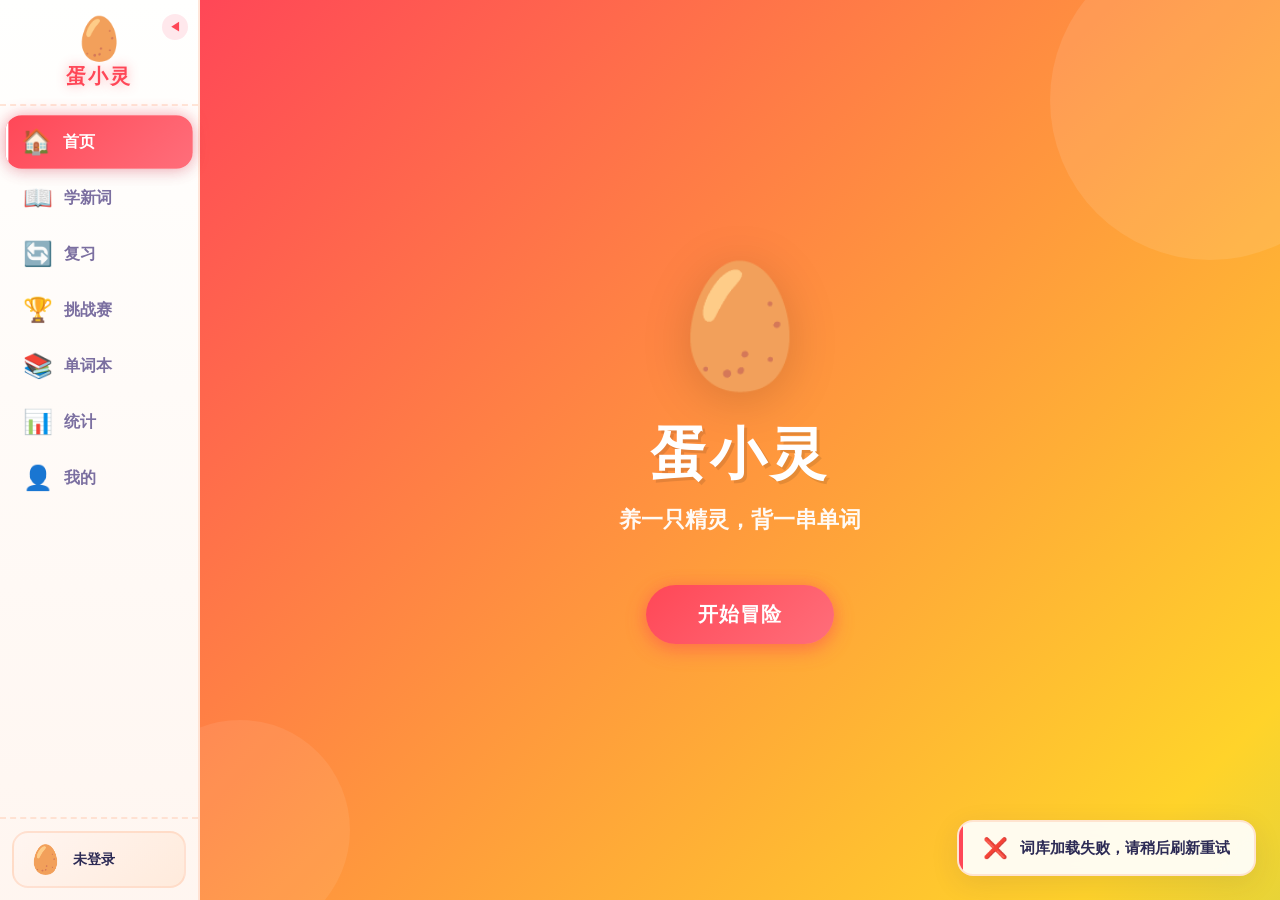
==== commit a3bf518a: "feat: load word data from Cloudflare KV" ====
--- a/index.html
+++ b/index.html
@@ -420,7 +420,10 @@
                         <div class="textbook-select-grid" id="profile-textbook-grid"></div>
                     </div>
                     <div class="profile-actions">
+                        <button class="btn-secondary" onclick="App.exportData()">💾 导出备份</button>
+                        <button class="btn-secondary" onclick="App.chooseImportFile()">📥 导入备份</button>
                         <button class="btn-secondary" onclick="App.resetData()">🔄 重置进度</button>
+                        <input id="backup-file-input" class="hidden" type="file" accept="application/json,.json" onchange="App.importData(event)">
                     </div>
                 </div>
             </div>
@@ -438,6 +441,17 @@
         </div>
     </main>
 
+    <!-- 首页欢迎弹窗 -->
+    <div id="welcome-overlay" class="welcome-overlay">
+        <div class="welcome-modal">
+            <button class="welcome-close" onclick="App.closeWelcomeModal()" aria-label="关闭欢迎弹窗">×</button>
+            <div class="welcome-emoji">🥚</div>
+            <h2>欢迎使用蛋小灵</h2>
+            <p>一起把今天的单词轻轻拿下。</p>
+            <button class="btn-primary" onclick="App.closeWelcomeModal()">开始使用</button>
+        </div>
+    </div>
+
     <!-- Toast 通知容器 -->
     <div id="toast-container" class="toast-container"></div>
 
@@ -453,7 +467,6 @@
         </div>
     </div>
 
-    <script src="words.js"></script>
     <script src="app.js"></script>
 </body>
 </html>
--- a/style.css
+++ b/style.css
@@ -853,7 +853,13 @@
     border: 2px solid var(--border);
 }
 .profile-textbook h3 { margin-bottom: 16px; font-size: 18px; font-weight: 700; }
-.profile-actions { padding: 24px; text-align: center; }
+.profile-actions {
+    padding: 24px;
+    display: flex;
+    flex-wrap: wrap;
+    gap: 12px;
+    justify-content: center;
+}
 .textbook-progress-info {
     background: linear-gradient(135deg, var(--blue-light), rgba(214,238,255,0.8));
     padding: 16px 20px; border-radius: var(--radius-sm);
@@ -980,6 +986,35 @@
 .modal-title { font-size: 22px; font-weight: 800; color: var(--text); margin-bottom: 12px; }
 .modal-message { font-size: 16px; color: var(--text-light); margin-bottom: 28px; line-height: 1.6; font-weight: 500; }
 .modal-actions { display: flex; gap: 16px; justify-content: center; }
+
+/* ===== 首页欢迎弹窗 ===== */
+.welcome-overlay {
+    position: fixed; inset: 0; z-index: var(--z-modal);
+    display: flex; align-items: center; justify-content: center;
+    background: rgba(44, 62, 80, 0.38); backdrop-filter: blur(8px);
+    opacity: 0; visibility: hidden; transition: var(--transition);
+    padding: 24px;
+}
+.welcome-overlay.active { opacity: 1; visibility: visible; }
+.welcome-modal {
+    position: relative; width: min(420px, 100%);
+    background: rgba(255,255,255,0.96); border: 2px solid var(--border);
+    border-radius: var(--radius-lg); box-shadow: var(--shadow-lg);
+    padding: 36px 28px 32px; text-align: center;
+    transform: translateY(16px) scale(0.96); transition: var(--transition-bounce);
+}
+.welcome-overlay.active .welcome-modal { transform: translateY(0) scale(1); }
+.welcome-close {
+    position: absolute; top: 12px; right: 12px;
+    width: 36px; height: 36px; border: 2px solid var(--border);
+    border-radius: var(--radius-full); background: var(--bg-card);
+    color: var(--text-light); font-size: 24px; line-height: 1;
+    cursor: pointer; transition: var(--transition);
+}
+.welcome-close:hover { color: var(--primary); border-color: var(--primary); transform: scale(1.08); }
+.welcome-emoji { font-size: 64px; margin-bottom: 12px; animation: wobble 3s ease-in-out infinite; }
+.welcome-modal h2 { margin-bottom: 10px; font-size: 28px; color: var(--text); }
+.welcome-modal p { margin-bottom: 24px; color: var(--text-light); font-size: 16px; font-weight: 600; }
 
 /* ===== 设置模式隐藏侧边栏 ===== */
 body.setup-mode .sidebar { display: none; }
